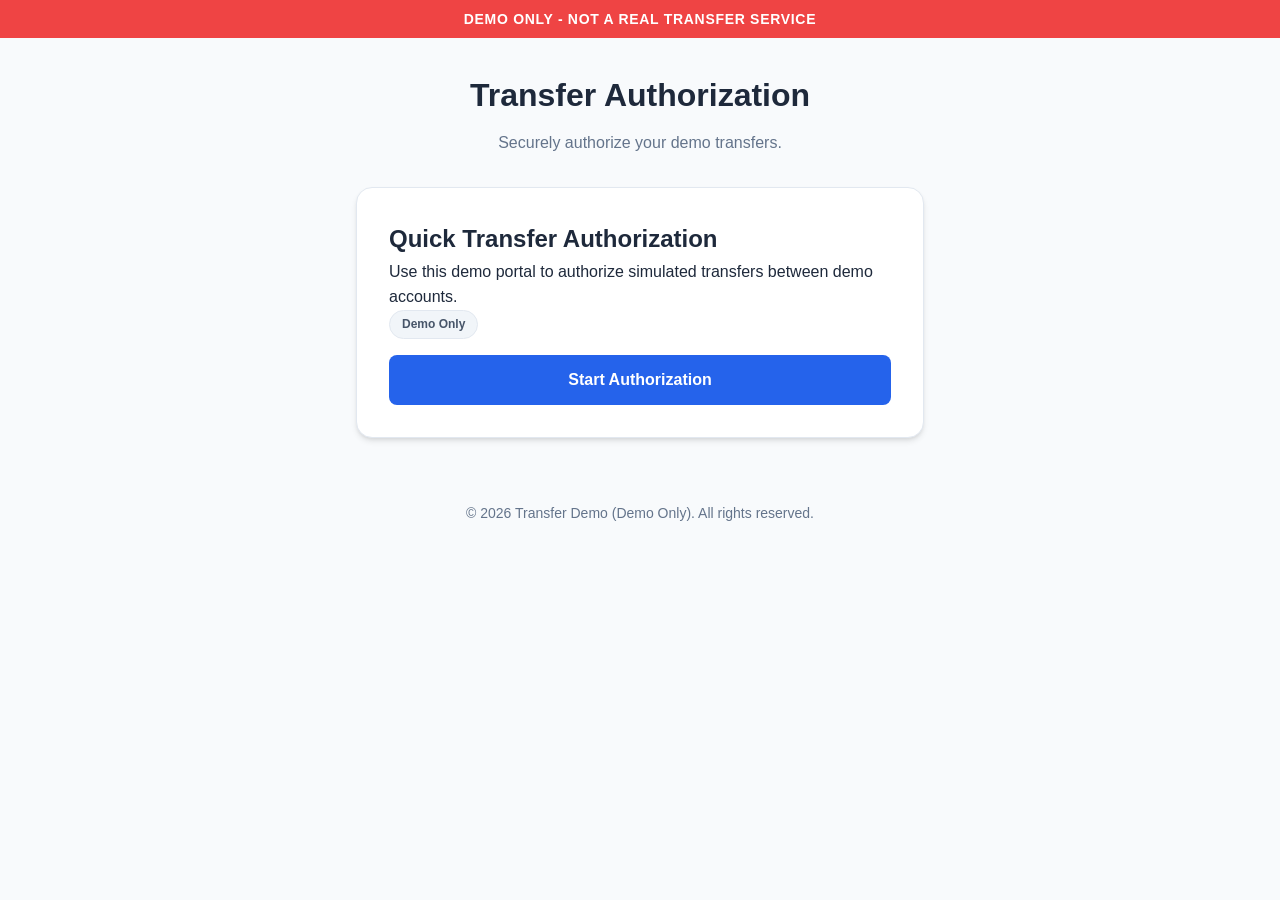
==== index.html @ 3cbeb7e9 "Initial commit: Transfer Authorization Demo website" ====
<!DOCTYPE html>
<html lang="en">
<head>
    <meta charset="UTF-8">
    <meta name="viewport" content="width=device-width, initial-scale=1.0">
    <title>Transfer Authorization Demo (Demo Only)</title>
    <link rel="stylesheet" href="style.css">
</head>
<body>
    <div class="demo-banner">DEMO ONLY - NOT A REAL TRANSFER SERVICE</div>
    
    <main class="container">
        <header>
            <h1>Transfer Authorization</h1>
            <p class="subtitle">Securely authorize your demo transfers.</p>
        </header>

        <section class="hero">
            <div class="card">
                <h2>Quick Transfer Authorization</h2>
                <p>Use this demo portal to authorize simulated transfers between demo accounts.</p>
                <div class="demo-badge">Demo Only</div>
                <a href="authorize.html" class="button primary">Start Authorization</a>
            </div>
        </section>
    </main>

    <footer class="container">
        <p>&copy; 2026 Transfer Demo (Demo Only). All rights reserved.</p>
    </footer>

    <script src="script.js"></script>
</body>
</html>
---- style.css ----
:root {
    --primary-color: #2563eb;
    --primary-hover: #1d4ed8;
    --bg-color: #f8fafc;
    --card-bg: #ffffff;
    --text-main: #1e293b;
    --text-muted: #64748b;
    --border-color: #e2e8f0;
    --success-color: #22c55e;
}

* {
    box-sizing: border-box;
    margin: 0;
    padding: 0;
}

body {
    font-family: -apple-system, BlinkMacSystemFont, "Segoe UI", Roboto, Helvetica, Arial, sans-serif;
    background-color: var(--bg-color);
    color: var(--text-main);
    line-height: 1.6;
}

.container {
    max-width: 600px;
    margin: 0 auto;
    padding: 2rem 1rem;
}

.demo-banner {
    background-color: #ef4444;
    color: white;
    text-align: center;
    padding: 0.5rem;
    font-size: 0.875rem;
    font-weight: bold;
    letter-spacing: 0.05em;
}

header {
    text-align: center;
    margin-bottom: 2rem;
}

h1 {
    font-size: 2rem;
    margin-bottom: 0.5rem;
}

.subtitle {
    color: var(--text-muted);
}

.card {
    background: var(--card-bg);
    border-radius: 1rem;
    padding: 2rem;
    box-shadow: 0 4px 6px -1px rgb(0 0 0 / 0.1), 0 2px 4px -2px rgb(0 0 0 / 0.1);
    border: 1px solid var(--border-color);
    position: relative;
    overflow: hidden;
}

.demo-badge {
    display: inline-block;
    background: #f1f5f9;
    color: #475569;
    padding: 0.25rem 0.75rem;
    border-radius: 9999px;
    font-size: 0.75rem;
    font-weight: 600;
    margin-bottom: 1rem;
    border: 1px solid var(--border-color);
}

.button {
    display: inline-block;
    padding: 0.75rem 1.5rem;
    border-radius: 0.5rem;
    font-weight: 600;
    text-decoration: none;
    transition: all 0.2s;
    cursor: pointer;
    border: none;
    font-size: 1rem;
    width: 100%;
    text-align: center;
}

.button.primary {
    background-color: var(--primary-color);
    color: white;
}

.button.primary:hover {
    background-color: var(--primary-hover);
}

.button.secondary {
    background-color: #f1f5f9;
    color: #475569;
    border: 1px solid var(--border-color);
}

.button.secondary:hover {
    background-color: #e2e8f0;
}

.form-group {
    margin-bottom: 1.5rem;
}

label {
    display: block;
    font-size: 0.875rem;
    font-weight: 600;
    margin-bottom: 0.5rem;
    color: var(--text-main);
}

input, textarea {
    width: 100%;
    padding: 0.75rem;
    border: 1px solid var(--border-color);
    border-radius: 0.5rem;
    font-size: 1rem;
    transition: border-color 0.2s;
}

input:focus, textarea:focus {
    outline: none;
    border-color: var(--primary-color);
    box-shadow: 0 0 0 3px rgba(37, 99, 235, 0.1);
}

.back-link {
    display: block;
    margin-bottom: 1rem;
    color: var(--primary-color);
    text-decoration: none;
    font-size: 0.875rem;
    font-weight: 600;
}

.success-card {
    text-align: center;
}

.success-icon {
    width: 64px;
    height: 64px;
    background-color: #dcfce7;
    color: var(--success-color);
    border-radius: 50%;
    display: flex;
    align-items: center;
    justify-content: center;
    font-size: 2rem;
    margin: 0 auto 1.5rem;
}

.details-box {
    background-color: #f8fafc;
    border-radius: 0.5rem;
    padding: 1.5rem;
    margin: 1.5rem 0;
    text-align: left;
    border: 1px dashed var(--border-color);
}

.details-box p {
    margin-bottom: 0.5rem;
    font-size: 0.9375rem;
}

.demo-note {
    font-style: italic;
    color: var(--text-muted);
    font-size: 0.8125rem;
    margin-top: 1rem;
}

footer {
    text-align: center;
    color: var(--text-muted);
    font-size: 0.875rem;
    margin-top: 2rem;
}

@media (max-width: 480px) {
    .container {
        padding: 1rem;
    }
    
    .card {
        padding: 1.5rem;
    }
}
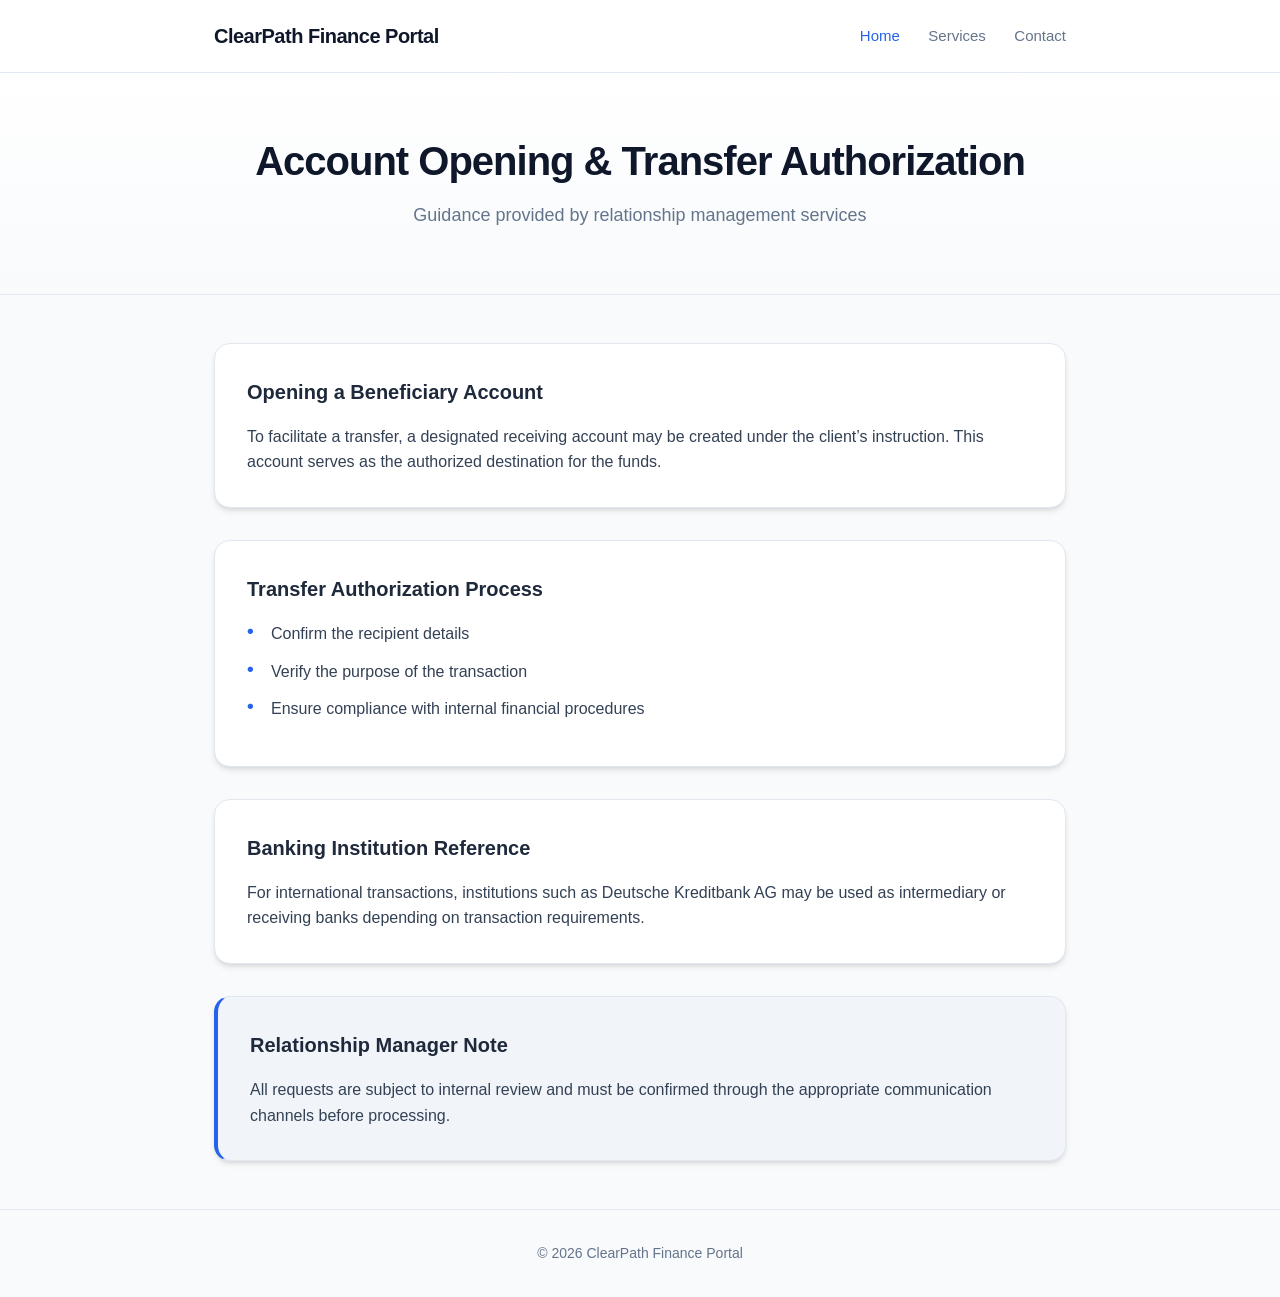
==== commit ec90bee9: "Move ClearPath Portal to root for Vercel deployment" ====
--- a/index.html
+++ b/index.html
@@ -3,32 +3,66 @@
 <head>
     <meta charset="UTF-8">
     <meta name="viewport" content="width=device-width, initial-scale=1.0">
-    <title>Transfer Authorization Demo (Demo Only)</title>
+    <title>ClearPath Finance Portal</title>
     <link rel="stylesheet" href="style.css">
 </head>
 <body>
-    <div class="demo-banner">DEMO ONLY - NOT A REAL TRANSFER SERVICE</div>
-    
-    <main class="container">
-        <header>
-            <h1>Transfer Authorization</h1>
-            <p class="subtitle">Securely authorize your demo transfers.</p>
-        </header>
+    <header class="site-header">
+        <div class="container nav-container">
+            <div class="brand">ClearPath Finance Portal</div>
+            <nav class="nav">
+                <a href="#" class="active">Home</a>
+                <a href="#">Services</a>
+                <a href="#">Contact</a>
+            </nav>
+        </div>
+    </header>
 
+    <main>
         <section class="hero">
-            <div class="card">
-                <h2>Quick Transfer Authorization</h2>
-                <p>Use this demo portal to authorize simulated transfers between demo accounts.</p>
-                <div class="demo-badge">Demo Only</div>
-                <a href="authorize.html" class="button primary">Start Authorization</a>
+            <div class="container">
+                <h1>Account Opening & Transfer Authorization</h1>
+                <p class="subtitle">Guidance provided by relationship management services</p>
+            </div>
+        </section>
+
+        <section class="main-content">
+            <div class="container content-grid">
+                <!-- Section 1 -->
+                <article class="card">
+                    <h2>Opening a Beneficiary Account</h2>
+                    <p>To facilitate a transfer, a designated receiving account may be created under the client’s instruction. This account serves as the authorized destination for the funds.</p>
+                </article>
+
+                <!-- Section 2 -->
+                <article class="card">
+                    <h2>Transfer Authorization Process</h2>
+                    <ul class="check-list">
+                        <li>Confirm the recipient details</li>
+                        <li>Verify the purpose of the transaction</li>
+                        <li>Ensure compliance with internal financial procedures</li>
+                    </ul>
+                </article>
+
+                <!-- Section 3 -->
+                <article class="card">
+                    <h2>Banking Institution Reference</h2>
+                    <p>For international transactions, institutions such as Deutsche Kreditbank AG may be used as intermediary or receiving banks depending on transaction requirements.</p>
+                </article>
+
+                <!-- Section 4 -->
+                <article class="card highlight-card">
+                    <h2>Relationship Manager Note</h2>
+                    <p>All requests are subject to internal review and must be confirmed through the appropriate communication channels before processing.</p>
+                </article>
             </div>
         </section>
     </main>
 
-    <footer class="container">
-        <p>&copy; 2026 Transfer Demo (Demo Only). All rights reserved.</p>
+    <footer class="site-footer">
+        <div class="container">
+            <p>&copy; 2026 ClearPath Finance Portal</p>
+        </div>
     </footer>
-
-    <script src="script.js"></script>
 </body>
 </html>
--- a/style.css
+++ b/style.css
@@ -1,196 +1,184 @@
+/* Custom Variables for a Clean Financial Look */
 :root {
-    --primary-color: #2563eb;
-    --primary-hover: #1d4ed8;
-    --bg-color: #f8fafc;
-    --card-bg: #ffffff;
-    --text-main: #1e293b;
+    --primary-blue: #0f172a;
+    --secondary-blue: #1e293b;
+    --accent-blue: #2563eb;
+    --bg-light: #ffffff;
+    --bg-gray: #f8fafc;
+    --text-main: #334155;
     --text-muted: #64748b;
     --border-color: #e2e8f0;
-    --success-color: #22c55e;
+    --card-shadow: 0 4px 6px -1px rgb(0 0 0 / 0.1), 0 2px 4px -2px rgb(0 0 0 / 0.1);
+    --card-shadow-hover: 0 10px 15px -3px rgb(0 0 0 / 0.1), 0 4px 6px -4px rgb(0 0 0 / 0.1);
 }
 
+/* Reset and Base Styles */
 * {
-    box-sizing: border-box;
     margin: 0;
     padding: 0;
+    box-sizing: border-box;
 }
 
 body {
-    font-family: -apple-system, BlinkMacSystemFont, "Segoe UI", Roboto, Helvetica, Arial, sans-serif;
-    background-color: var(--bg-color);
+    font-family: 'Inter', -apple-system, BlinkMacSystemFont, "Segoe UI", Roboto, Helvetica, Arial, sans-serif;
+    background-color: var(--bg-gray);
     color: var(--text-main);
     line-height: 1.6;
+    -webkit-font-smoothing: antialiased;
 }
 
 .container {
-    max-width: 600px;
+    max-width: 900px;
     margin: 0 auto;
-    padding: 2rem 1rem;
+    padding: 0 1.5rem;
 }
 
-.demo-banner {
-    background-color: #ef4444;
-    color: white;
-    text-align: center;
-    padding: 0.5rem;
-    font-size: 0.875rem;
-    font-weight: bold;
-    letter-spacing: 0.05em;
+/* Header and Navigation */
+.site-header {
+    background-color: var(--bg-light);
+    border-bottom: 1px solid var(--border-color);
+    padding: 1.25rem 0;
+    position: sticky;
+    top: 0;
+    z-index: 100;
 }
 
-header {
-    text-align: center;
-    margin-bottom: 2rem;
+.nav-container {
+    display: flex;
+    justify-content: space-between;
+    align-items: center;
 }
 
-h1 {
-    font-size: 2rem;
-    margin-bottom: 0.5rem;
+.brand {
+    font-size: 1.25rem;
+    font-weight: 700;
+    color: var(--primary-blue);
+    letter-spacing: -0.025em;
+}
+
+.nav a {
+    text-decoration: none;
+    color: var(--text-muted);
+    font-size: 0.9375rem;
+    font-weight: 500;
+    margin-left: 1.5rem;
+    transition: color 0.2s;
+}
+
+.nav a:hover, .nav a.active {
+    color: var(--accent-blue);
+}
+
+/* Hero Section */
+.hero {
+    background: linear-gradient(180deg, var(--bg-light) 0%, var(--bg-gray) 100%);
+    padding: 4rem 0;
+    text-align: center;
+    border-bottom: 1px solid var(--border-color);
+}
+
+.hero h1 {
+    font-size: 2.5rem;
+    color: var(--primary-blue);
+    margin-bottom: 1rem;
+    line-height: 1.2;
+    letter-spacing: -0.025em;
 }
 
 .subtitle {
+    font-size: 1.125rem;
     color: var(--text-muted);
+    max-width: 600px;
+    margin: 0 auto;
 }
 
-.card {
-    background: var(--card-bg);
-    border-radius: 1rem;
-    padding: 2rem;
-    box-shadow: 0 4px 6px -1px rgb(0 0 0 / 0.1), 0 2px 4px -2px rgb(0 0 0 / 0.1);
-    border: 1px solid var(--border-color);
-    position: relative;
-    overflow: hidden;
+/* Main Content Grid */
+.main-content {
+    padding: 3rem 0;
 }
 
-.demo-badge {
-    display: inline-block;
-    background: #f1f5f9;
-    color: #475569;
-    padding: 0.25rem 0.75rem;
-    border-radius: 9999px;
-    font-size: 0.75rem;
-    font-weight: 600;
-    margin-bottom: 1rem;
-    border: 1px solid var(--border-color);
+.content-grid {
+    display: grid;
+    gap: 2rem;
 }
 
-.button {
-    display: inline-block;
-    padding: 0.75rem 1.5rem;
-    border-radius: 0.5rem;
-    font-weight: 600;
-    text-decoration: none;
-    transition: all 0.2s;
-    cursor: pointer;
-    border: none;
-    font-size: 1rem;
-    width: 100%;
-    text-align: center;
+/* Card Styling */
+.card {
+    background-color: var(--bg-light);
+    padding: 2rem;
+    border-radius: 1rem;
+    box-shadow: var(--card-shadow);
+    border: 1px solid var(--border-color);
+    transition: transform 0.2s, box-shadow 0.2s;
 }
 
-.button.primary {
-    background-color: var(--primary-color);
-    color: white;
+.card:hover {
+    transform: translateY(-2px);
+    box-shadow: var(--card-shadow-hover);
 }
 
-.button.primary:hover {
-    background-color: var(--primary-hover);
-}
-
-.button.secondary {
-    background-color: #f1f5f9;
-    color: #475569;
-    border: 1px solid var(--border-color);
-}
-
-.button.secondary:hover {
-    background-color: #e2e8f0;
-}
-
-.form-group {
-    margin-bottom: 1.5rem;
-}
-
-label {
-    display: block;
-    font-size: 0.875rem;
-    font-weight: 600;
-    margin-bottom: 0.5rem;
-    color: var(--text-main);
-}
-
-input, textarea {
-    width: 100%;
-    padding: 0.75rem;
-    border: 1px solid var(--border-color);
-    border-radius: 0.5rem;
-    font-size: 1rem;
-    transition: border-color 0.2s;
-}
-
-input:focus, textarea:focus {
-    outline: none;
-    border-color: var(--primary-color);
-    box-shadow: 0 0 0 3px rgba(37, 99, 235, 0.1);
-}
-
-.back-link {
-    display: block;
+.card h2 {
+    font-size: 1.25rem;
+    color: var(--secondary-blue);
     margin-bottom: 1rem;
-    color: var(--primary-color);
-    text-decoration: none;
-    font-size: 0.875rem;
     font-weight: 600;
 }
 
-.success-card {
-    text-align: center;
+.card p {
+    color: var(--text-main);
+    font-size: 1rem;
 }
 
-.success-icon {
-    width: 64px;
-    height: 64px;
-    background-color: #dcfce7;
-    color: var(--success-color);
-    border-radius: 50%;
-    display: flex;
-    align-items: center;
-    justify-content: center;
-    font-size: 2rem;
-    margin: 0 auto 1.5rem;
+/* Highlighted Box Style for Relationship Manager Note */
+.highlight-card {
+    background-color: #f1f5f9; /* Slightly different background color */
+    border-left: 4px solid var(--accent-blue); /* Left accent bar */
 }
 
-.details-box {
-    background-color: #f8fafc;
-    border-radius: 0.5rem;
-    padding: 1.5rem;
-    margin: 1.5rem 0;
-    text-align: left;
-    border: 1px dashed var(--border-color);
+/* List Styling */
+.check-list {
+    list-style: none;
+    margin-top: 0.5rem;
 }
 
-.details-box p {
-    margin-bottom: 0.5rem;
-    font-size: 0.9375rem;
+.check-list li {
+    position: relative;
+    padding-left: 1.5rem;
+    margin-bottom: 0.75rem;
 }
 
-.demo-note {
-    font-style: italic;
-    color: var(--text-muted);
-    font-size: 0.8125rem;
-    margin-top: 1rem;
+.check-list li::before {
+    content: "•";
+    color: var(--accent-blue);
+    font-weight: bold;
+    position: absolute;
+    left: 0;
+    font-size: 1.2rem;
+    line-height: 1;
 }
 
-footer {
+/* Footer */
+.site-footer {
+    padding: 2rem 0;
     text-align: center;
     color: var(--text-muted);
     font-size: 0.875rem;
-    margin-top: 2rem;
+    border-top: 1px solid var(--border-color);
 }
 
-@media (max-width: 480px) {
-    .container {
-        padding: 1rem;
+/* Responsive Adjustments */
+@media (max-width: 640px) {
+    .hero h1 {
+        font-size: 1.875rem;
+    }
+    
+    .nav-container {
+        flex-direction: column;
+        gap: 1rem;
+    }
+    
+    .nav a {
+        margin: 0 0.75rem;
     }
     
     .card {
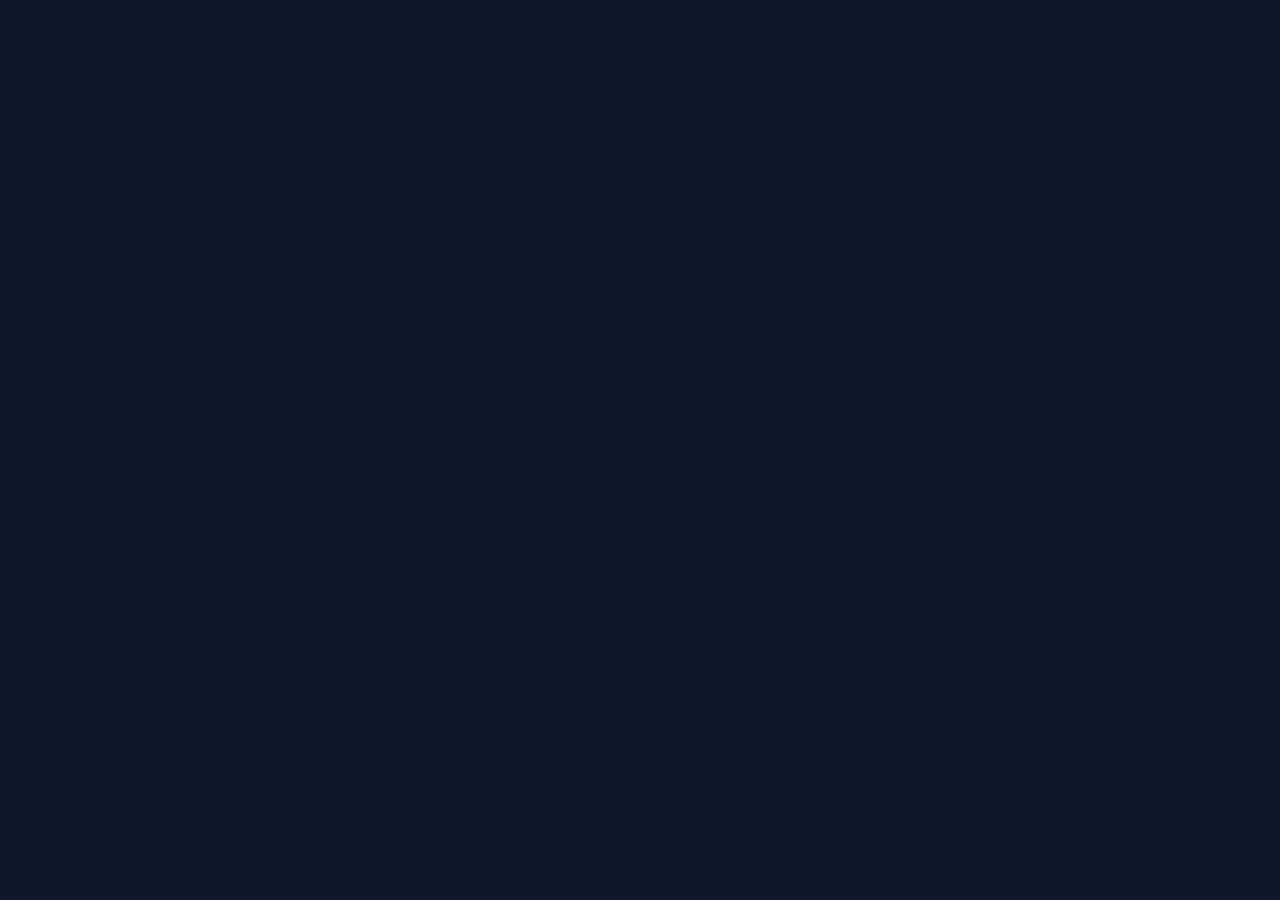
==== commit 7debde41: "Set AccountFlow Demo as the main page (index.html)" ====
--- a/index.html
+++ b/index.html
@@ -3,66 +3,216 @@
 <head>
     <meta charset="UTF-8">
     <meta name="viewport" content="width=device-width, initial-scale=1.0">
-    <title>ClearPath Finance Portal</title>
-    <link rel="stylesheet" href="style.css">
+    <title>AccountFlow - Transfer Scenario</title>
+    <!-- React and ReactDOM from CDN -->
+    <script src="https://unpkg.com/react@18/umd/react.production.min.js" crossorigin></script>
+    <script src="https://unpkg.com/react-dom@18/umd/react-dom.production.min.js" crossorigin></script>
+    <!-- Babel for JSX compilation -->
+    <script src="https://unpkg.com/@babel/standalone/babel.min.js"></script>
+    <!-- Tailwind CSS from CDN -->
+    <script src="https://cdn.tailwindcss.com"></script>
+    <!-- Inter Font -->
+    <link href="https://fonts.googleapis.com/css2?family=Inter:wght@400;500;600;700&display=swap" rel="stylesheet">
+    <script>
+        tailwind.config = {
+            theme: {
+                extend: {
+                    fontFamily: {
+                        sans: ['Inter', 'sans-serif'],
+                    },
+                    colors: {
+                        primary: '#0F172A',
+                        card: '#111827',
+                        border: '#1F2937',
+                    }
+                }
+            }
+        }
+    </script>
+    <style>
+        body { background-color: #0F172A; }
+        .progress-scroll::-webkit-scrollbar { height: 4px; }
+        .progress-scroll::-webkit-scrollbar-thumb { background: #1F2937; border-radius: 10px; }
+    </style>
 </head>
 <body>
-    <header class="site-header">
-        <div class="container nav-container">
-            <div class="brand">ClearPath Finance Portal</div>
-            <nav class="nav">
-                <a href="#" class="active">Home</a>
-                <a href="#">Services</a>
-                <a href="#">Contact</a>
-            </nav>
-        </div>
-    </header>
-
-    <main>
-        <section class="hero">
-            <div class="container">
-                <h1>Account Opening & Transfer Authorization</h1>
-                <p class="subtitle">Guidance provided by relationship management services</p>
-            </div>
-        </section>
-
-        <section class="main-content">
-            <div class="container content-grid">
-                <!-- Section 1 -->
-                <article class="card">
-                    <h2>Opening a Beneficiary Account</h2>
-                    <p>To facilitate a transfer, a designated receiving account may be created under the client’s instruction. This account serves as the authorized destination for the funds.</p>
-                </article>
-
-                <!-- Section 2 -->
-                <article class="card">
-                    <h2>Transfer Authorization Process</h2>
-                    <ul class="check-list">
-                        <li>Confirm the recipient details</li>
-                        <li>Verify the purpose of the transaction</li>
-                        <li>Ensure compliance with internal financial procedures</li>
-                    </ul>
-                </article>
-
-                <!-- Section 3 -->
-                <article class="card">
-                    <h2>Banking Institution Reference</h2>
-                    <p>For international transactions, institutions such as Deutsche Kreditbank AG may be used as intermediary or receiving banks depending on transaction requirements.</p>
-                </article>
-
-                <!-- Section 4 -->
-                <article class="card highlight-card">
-                    <h2>Relationship Manager Note</h2>
-                    <p>All requests are subject to internal review and must be confirmed through the appropriate communication channels before processing.</p>
-                </article>
-            </div>
-        </section>
-    </main>
-
-    <footer class="site-footer">
-        <div class="container">
-            <p>&copy; 2026 ClearPath Finance Portal</p>
-        </div>
-    </footer>
+    <div id="root"></div>
+
+    <script type="text/babel">
+        const { useState } = React;
+
+        const InfoBanner = () => (
+            <div className="bg-indigo-900/30 border border-indigo-500/20 rounded-xl p-4 mb-6">
+                <p className="text-indigo-200 text-sm flex items-center gap-2">
+                    <span className="text-lg">⚠️</span>
+                    This is a simulated scenario for informational purposes only. No real banking transaction is being processed.
+                </p>
+            </div>
+        );
+
+        const Card = ({ title, children, className = "" }) => (
+            <div className={`bg-card border border-border rounded-2xl p-6 shadow-xl transition-all hover:shadow-2xl hover:border-border/60 ${className}`}>
+                {title && <h2 className="text-gray-100 text-lg font-semibold mb-6">{title}</h2>}
+                {children}
+            </div>
+        );
+
+        const AccountDetailItem = ({ label, value, badge }) => (
+            <div className="flex flex-col gap-1">
+                <span className="text-gray-500 text-xs font-medium uppercase tracking-wider">{label}</span>
+                <div className="flex items-center gap-3">
+                    <span className="text-gray-200 font-medium">{value}</span>
+                    {badge && (
+                        <span className="px-2.5 py-0.5 rounded-full text-[10px] font-bold bg-yellow-500/10 text-yellow-500 border border-yellow-500/20">
+                            {badge}
+                        </span>
+                    )}
+                </div>
+            </div>
+        );
+
+        const ProgressStep = ({ step, index, currentStep }) => {
+            const isCompleted = index < currentStep;
+            const isCurrent = index === currentStep;
+            
+            return (
+                <div className="flex flex-col items-center gap-3 min-w-[120px] relative group">
+                    {/* Connector Line */}
+                    {index < 4 && (
+                        <div className={`absolute top-4 left-[50%] w-full h-[2px] ${isCompleted ? 'bg-cyan-500' : 'bg-gray-800'}`} />
+                    )}
+                    
+                    {/* Step Icon/Circle */}
+                    <div className={`w-8 h-8 rounded-full flex items-center justify-center z-10 transition-all duration-300 ${
+                        isCompleted ? 'bg-cyan-500 text-primary' : 
+                        isCurrent ? 'bg-indigo-600 text-white shadow-[0_0_15px_rgba(79,70,229,0.5)]' : 
+                        'bg-gray-800 text-gray-500'
+                    }`}>
+                        {isCompleted ? (
+                            <svg className="w-5 h-5" fill="none" stroke="currentColor" viewBox="0 0 24 24">
+                                <path strokeLinecap="round" strokeLinejoin="round" strokeWidth="3" d="M5 13l4 4L19 7" />
+                            </svg>
+                        ) : (
+                            <span className="text-sm font-bold">{index + 1}</span>
+                        )}
+                    </div>
+                    
+                    <span className={`text-[11px] font-semibold text-center whitespace-nowrap transition-colors ${
+                        isCurrent ? 'text-indigo-400' : 
+                        isCompleted ? 'text-cyan-500' : 'text-gray-500'
+                    }`}>
+                        {step} {isCurrent && '⏳'}
+                    </span>
+                </div>
+            );
+        };
+
+        const TransferScenarioSection = () => {
+            const steps = [
+                "Application Submitted",
+                "Under Review",
+                "Account Created",
+                "Transfer Pending",
+                "Transfer Completed"
+            ];
+            
+            const [currentStep, setCurrentStep] = useState(2); // Set to "Account Created" as current step
+
+            return (
+                <div className="max-w-[1100px] mx-auto px-4 py-12 md:px-8 space-y-7">
+                    {/* Header Section */}
+                    <header className="space-y-2">
+                        <h1 className="text-3xl md:text-4xl font-bold text-gray-100 tracking-tight">
+                            Account Setup & Transfer Overview
+                        </h1>
+                        <p className="text-gray-400 text-base md:text-lg">
+                            Track the progress of account activation and associated transfer timeline
+                        </p>
+                    </header>
+
+                    <InfoBanner />
+
+                    {/* Account Info Card */}
+                    <Card title="Account Details">
+                        <div className="grid grid-cols-1 md:grid-cols-3 gap-8">
+                            <AccountDetailItem 
+                                label="Bank Name" 
+                                value="Deutsche Kreditbank AG" 
+                            />
+                            <AccountDetailItem 
+                                label="Account Status" 
+                                value="Pending Activation" 
+                                badge="PENDING ACTIVATION"
+                            />
+                            <AccountDetailItem 
+                                label="Estimated Activation Time" 
+                                value="24–72 hours after verification" 
+                            />
+                        </div>
+                    </Card>
+
+                    {/* Transfer Status Card */}
+                    <Card title="Transfer Status">
+                        <div className="space-y-10">
+                            {/* Transfer Top Details */}
+                            <div className="grid grid-cols-1 md:grid-cols-3 gap-6 p-5 bg-gray-900/50 rounded-xl border border-border/50">
+                                <div className="space-y-1">
+                                    <span className="text-gray-500 text-xs font-bold uppercase">Amount</span>
+                                    <p className="text-2xl font-bold text-cyan-400">$270,000</p>
+                                </div>
+                                <div className="space-y-1">
+                                    <span className="text-gray-500 text-xs font-bold uppercase">Recipient</span>
+                                    <p className="text-xl font-semibold text-gray-100">Sandra Brunner</p>
+                                </div>
+                                <div className="space-y-1">
+                                    <span className="text-gray-500 text-xs font-bold uppercase">Transfer Status</span>
+                                    <p className="text-sm font-medium text-indigo-400 flex items-center gap-2">
+                                        <span className="w-2 h-2 rounded-full bg-indigo-500 animate-pulse" />
+                                        Awaiting Account Activation
+                                    </p>
+                                </div>
+                            </div>
+
+                            {/* Progress Tracker */}
+                            <div className="overflow-x-auto progress-scroll pb-4">
+                                <div className="flex justify-between items-start min-w-[700px] px-2">
+                                    {steps.map((step, index) => (
+                                        <ProgressStep 
+                                            key={index} 
+                                            step={step} 
+                                            index={index} 
+                                            currentStep={currentStep} 
+                                        />
+                                    ))}
+                                </div>
+                            </div>
+
+                            {/* Status Message Box */}
+                            <div className="bg-gray-800/30 rounded-xl p-5 border border-border/40">
+                                <p className="text-gray-400 text-sm leading-relaxed">
+                                    The transfer will be initiated once the account is fully activated and verified. 
+                                    Processing timelines may vary depending on internal review procedures.
+                                </p>
+                            </div>
+
+                            {/* Footer Disclaimer */}
+                            <p className="text-center text-gray-600 text-[10px] font-medium tracking-wide uppercase">
+                                This is a demo scenario. No real funds are being transferred.
+                            </p>
+                        </div>
+                    </Card>
+                </div>
+            );
+        };
+
+        const App = () => (
+            <div className="min-h-screen">
+                <TransferScenarioSection />
+            </div>
+        );
+
+        const root = ReactDOM.createRoot(document.getElementById('root'));
+        root.render(<App />);
+    </script>
 </body>
 </html>
